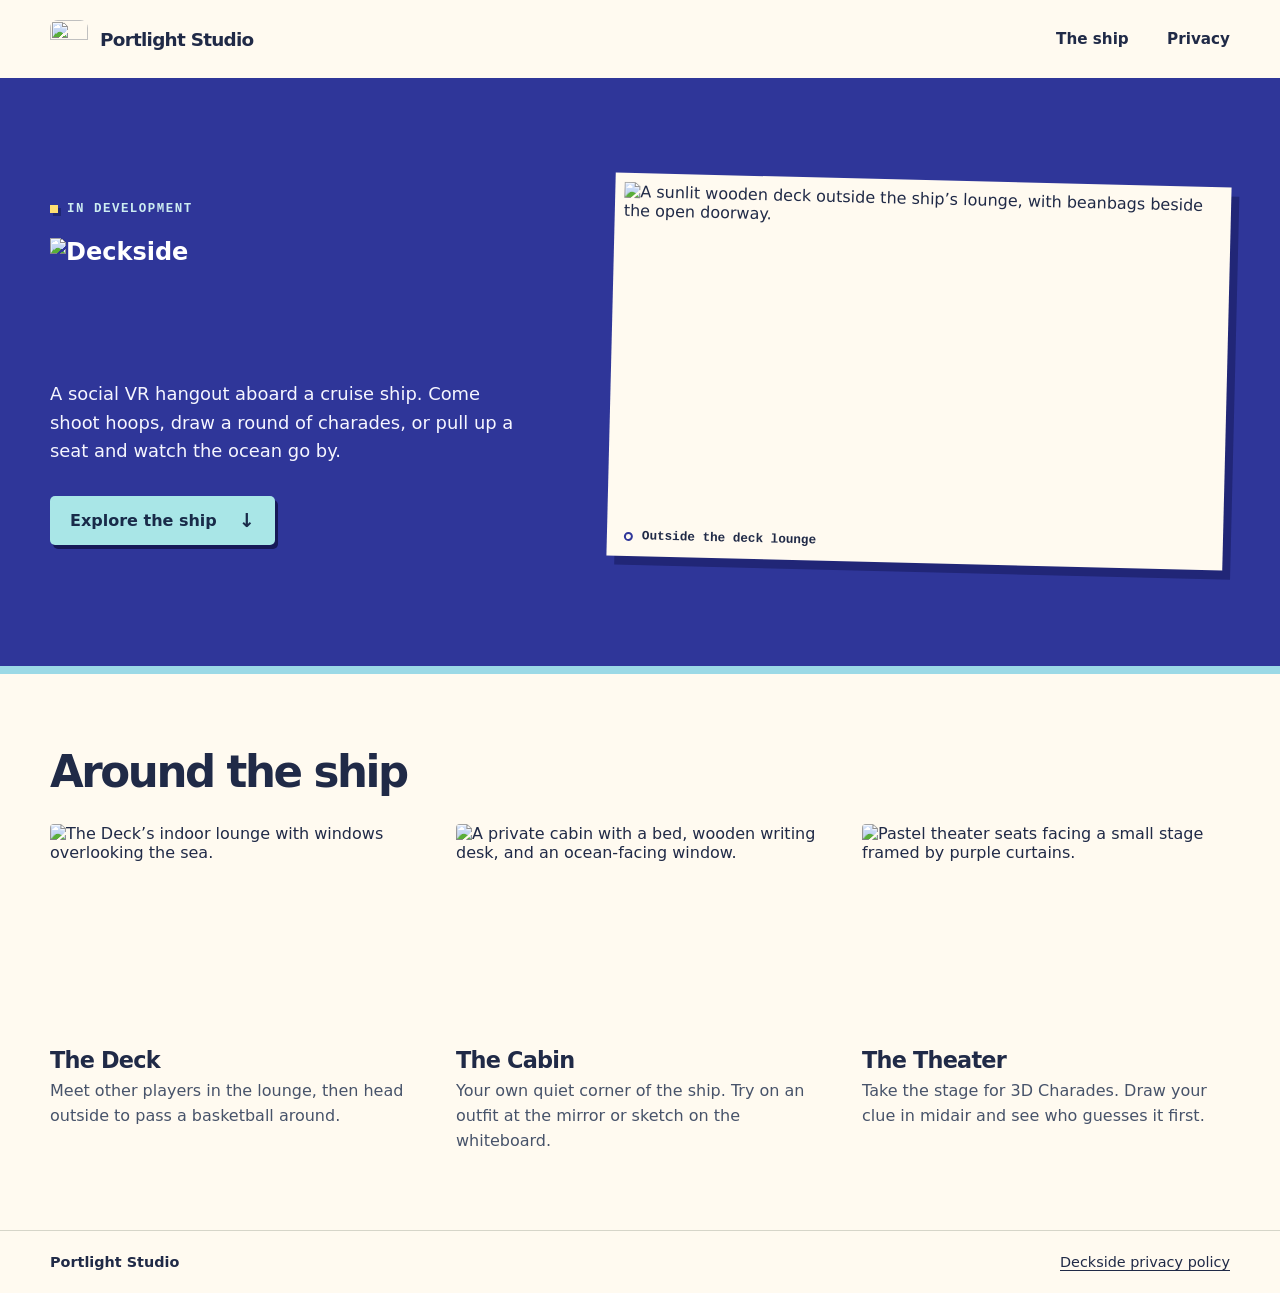
==== index.html @ 3060d42b "Add files via upload" ====
<!doctype html>
<html lang="en">
<head>
  <meta charset="utf-8">
  <meta name="viewport" content="width=device-width, initial-scale=1">
  <meta name="theme-color" content="#2f3699">
  <title>Deckside | Portlight Studio</title>
  <meta name="description" content="Step aboard Deckside, a social VR cruise ship from Portlight Studio. Explore the Deck, your Cabin, and the Theater.">
  <meta property="og:title" content="Deckside | Portlight Studio">
  <meta property="og:description" content="A social VR hangout aboard a cozy cruise ship. In development at Portlight Studio.">
  <meta property="og:image" content="https://portlight.studio/assets/deckside-banner.png">
  <link rel="icon" href="./assets/deckside-ship.png">
  <link rel="stylesheet" href="./style.css">
</head>
<body>
  <a class="skip" href="#main">Skip to content</a>
  <header class="masthead">
    <div class="wrap masthead-inner">
      <a class="brand" href="./"><img src="./assets/deckside-ship.png" width="38" height="38" alt=""><span>Portlight Studio</span></a>
      <nav aria-label="Main navigation"><a href="#ship">The ship</a><a href="./privacy/">Privacy</a></nav>
    </div>
  </header>
  <main id="main">
    <section class="hero" aria-labelledby="game-title">
      <div class="wrap hero-grid">
        <div class="hero-copy">
          <div class="status"><span aria-hidden="true"></span> In development</div>
          <h1 id="game-title"><img src="./assets/deckside-lettering.png" width="456" height="120" alt="Deckside"></h1>
          <p>A social VR hangout aboard a cruise ship. Come shoot hoops, draw a round of charades, or pull up a seat and watch the ocean go by.</p>
          <a class="explore" href="#ship">Explore the ship <span aria-hidden="true">↓</span></a>
        </div>
        <figure class="deck-photo">
          <img src="./assets/deck.webp" width="1280" height="720" alt="A sunlit wooden deck outside the ship’s lounge, with beanbags beside the open doorway.">
          <figcaption><span class="porthole" aria-hidden="true"></span> Outside the deck lounge</figcaption>
        </figure>
      </div>
    </section>
    <section class="wrap rooms" id="ship" aria-labelledby="ship-title">
      <h2 id="ship-title">Around the ship</h2>
      <div class="room-grid">
        <article>
          <img src="./assets/lounge.webp" width="1280" height="720" loading="lazy" alt="The Deck’s indoor lounge with windows overlooking the sea.">
          <h3>The Deck</h3>
          <p>Meet other players in the lounge, then head outside to pass a basketball around.</p>
        </article>
        <article>
          <img src="./assets/cabin.webp" width="1280" height="720" loading="lazy" alt="A private cabin with a bed, wooden writing desk, and an ocean-facing window.">
          <h3>The Cabin</h3>
          <p>Your own quiet corner of the ship. Try on an outfit at the mirror or sketch on the whiteboard.</p>
        </article>
        <article>
          <img src="./assets/theater.webp" width="1280" height="720" loading="lazy" alt="Pastel theater seats facing a small stage framed by purple curtains.">
          <h3>The Theater</h3>
          <p>Take the stage for 3D Charades. Draw your clue in midair and see who guesses it first.</p>
        </article>
      </div>
    </section>
  </main>
  <footer class="site-footer"><div class="wrap footer-inner"><span>Portlight Studio</span><a href="./privacy/">Deckside privacy policy</a></div></footer>
</body>
</html>
---- style.css ----
:root {
  color-scheme: light;
  --ink: #202a47;
  --muted: #47536a;
  --paper: #fffaf0;
  --navy: #2f3699;
  --aqua: #a9e6e7;
  --rule: #d6d5c9;
  font-family: "DM Sans", "Segoe UI", system-ui, sans-serif;
  background: var(--paper);
  color: var(--ink);
}
* { box-sizing: border-box; }
body { margin: 0; }
img { display: block; max-width: 100%; height: auto; }
a { color: inherit; text-underline-offset: .2em; }
a:focus-visible { outline: 3px solid #e55030; outline-offset: 5px; }
.wrap { width: min(1180px, calc(100% - 96px)); margin-inline: auto; }
.skip { position: absolute; z-index: 5; inset: -64px auto auto 20px; background: white; padding: 12px; }
.skip:focus { top: 8px; }
.masthead { background: var(--paper); }
.masthead-inner, .footer-inner { display: flex; align-items: center; justify-content: space-between; gap: 24px; }
.masthead-inner { min-height: 78px; }
.brand { display: inline-flex; align-items: center; gap: 12px; font-size: 1.15rem; font-weight: 750; letter-spacing: -.04em; text-decoration: none; }
.brand img { border-radius: 8px; image-rendering: pixelated; }
.masthead nav { display: flex; align-items: center; gap: clamp(18px, 3vw, 40px); }
.masthead nav a { font-weight: 600; font-size: .95rem; text-decoration: none; }
.masthead nav a:hover, .brand:hover span { text-decoration: underline; }
.hero { background: var(--navy); color: white; border-bottom: 8px solid #9bd9e6; }
.hero-grid { display: grid; grid-template-columns: .9fr 1.15fr; gap: clamp(40px, 6vw, 92px); align-items: center; padding-block: clamp(60px, 8vw, 114px); }
.hero-copy { max-width: 470px; }
.status { display: inline-flex; gap: 9px; align-items: center; font: 650 .78rem/1.25 "Courier New", monospace; color: #cdedf1; text-transform: uppercase; letter-spacing: .12em; }
.status span { width: 8px; height: 8px; background: #ffdf72; box-shadow: 3px 3px 0 #202774; }
h1 { margin: 21px 0 18px; }
.hero h1 img { width: 100%; image-rendering: pixelated; }
.hero-copy p { max-width: 41ch; margin: 0; font-size: clamp(1.05rem, 1.4vw, 1.22rem); line-height: 1.6; color: #f6f6ff; }
.explore { display: inline-flex; gap: 22px; align-items: center; margin-top: 30px; padding: 13px 20px; background: var(--aqua); color: #192b49; font-weight: 750; text-decoration: none; border-radius: 5px; box-shadow: 3px 4px 0 #171958; }
.explore:hover { background: #d4f6f1; }
.explore span { font-size: 1.2em; }
.deck-photo { position: relative; margin: 0 3px 0 0; padding: 9px 9px 0; transform: rotate(1.4deg); background: var(--paper); color: var(--ink); box-shadow: 8px 9px 0 #212677; }
.deck-photo img { width: 100%; }
.deck-photo figcaption { display: flex; align-items: center; padding: 10px 8px 11px; gap: 9px; font: 650 .79rem/1.3 "Courier New", monospace; }
.porthole { display: inline-block; width: 9px; height: 9px; border: 2px solid var(--navy); border-radius: 50%; }
.rooms { padding-block: clamp(44px, 6vw, 82px); }
.rooms h2 { margin: 0 0 28px; font-size: clamp(2rem, 3.4vw, 3rem); line-height: 1.04; letter-spacing: -.055em; }
.room-grid { display: grid; grid-template-columns: repeat(3, minmax(0, 1fr)); gap: clamp(18px, 3vw, 38px); }
.room-grid img { width: 100%; border-radius: 4px; }
.room-grid h3 { margin: 16px 0 5px; font-size: 1.4rem; letter-spacing: -.035em; }
.room-grid p { margin: 0; color: var(--muted); font-size: 1rem; line-height: 1.58; }
.site-footer { padding: 23px 0; border-top: 1px solid var(--rule); font-size: .9rem; }
.footer-inner span { font-weight: 700; }
.policy-page .policy-nav, .policy-page .policy-content { width: min(760px, calc(100% - 40px)); margin-inline: auto; }
.policy-nav { padding-block: 22px; font-weight: 650; }
.policy-content { padding-block: 32px 60px; line-height: 1.65; overflow-wrap: anywhere; }
.policy-content h1 { font-size: clamp(2.3rem, 6vw, 3.6rem); line-height: 1.05; letter-spacing: -.055em; }
.policy-content h2 { margin: 1.8em 0 .4em; line-height: 1.2; }
.policy-content p, .policy-content ul { margin: 0 0 1em; }
.policy-content a { color: var(--navy); }
@media (max-width: 760px) {
  .wrap { width: min(570px, calc(100% - 40px)); }
  .masthead-inner { min-height: 64px; }
  .brand { font-size: 1rem; gap: 8px; }
  .brand img { width: 32px; }
  .hero-grid { grid-template-columns: 1fr; gap: 40px; padding-block: 46px 48px; }
  .hero h1 img { max-width: 390px; }
  .room-grid { grid-template-columns: 1fr; gap: 32px; }
}
@media (max-width: 380px) {
  .wrap { width: calc(100% - 28px); }
  .masthead nav { gap: 12px; }
  .masthead nav a, .site-footer { font-size: .85rem; }
  .footer-inner { gap: 12px; flex-wrap: wrap; }
}
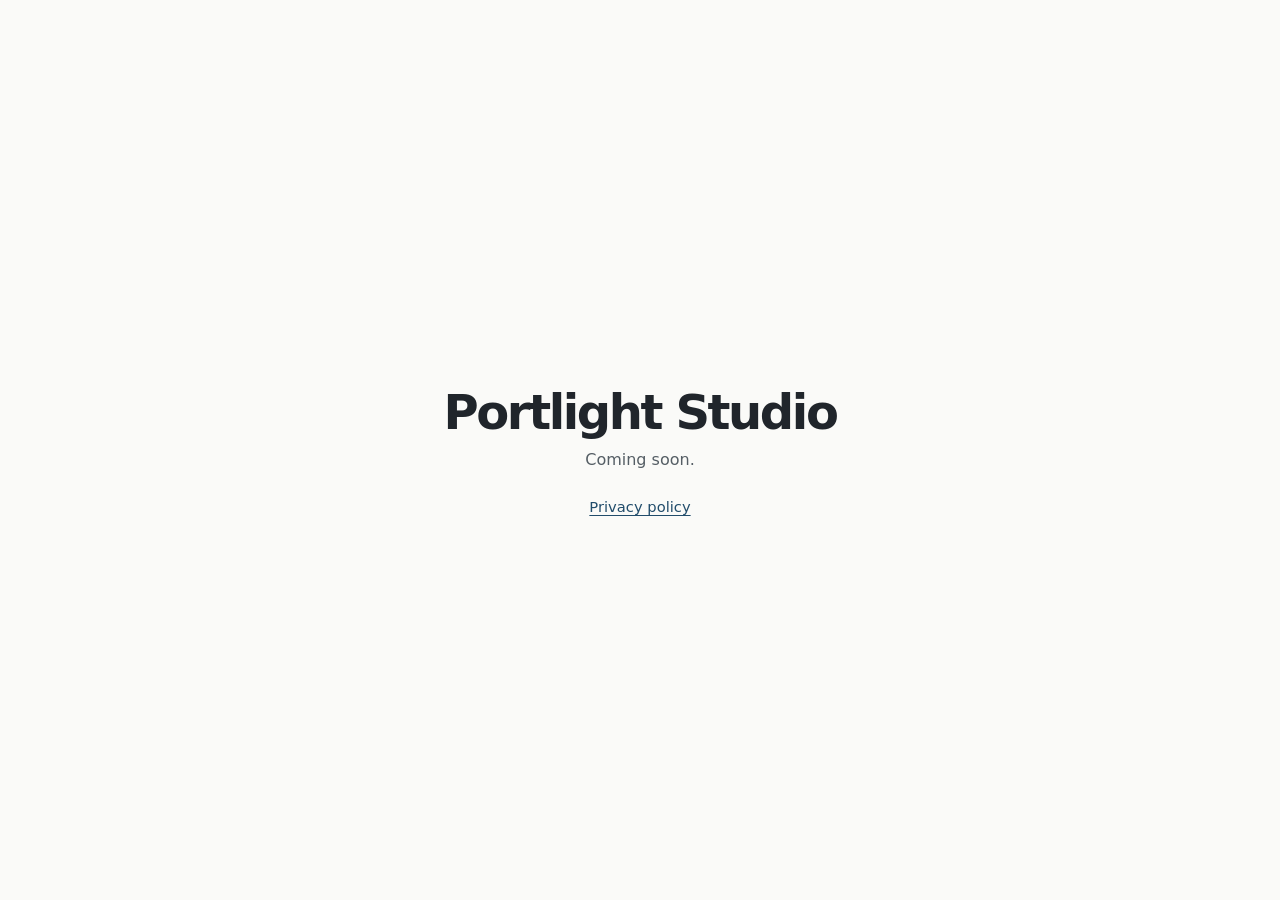
==== commit e55eb4b4: "Use a minimal coming-soon homepage" ====
--- a/index.html
+++ b/index.html
@@ -3,59 +3,14 @@
 <head>
   <meta charset="utf-8">
   <meta name="viewport" content="width=device-width, initial-scale=1">
-  <meta name="theme-color" content="#2f3699">
-  <title>Deckside | Portlight Studio</title>
-  <meta name="description" content="Step aboard Deckside, a social VR cruise ship from Portlight Studio. Explore the Deck, your Cabin, and the Theater.">
-  <meta property="og:title" content="Deckside | Portlight Studio">
-  <meta property="og:description" content="A social VR hangout aboard a cozy cruise ship. In development at Portlight Studio.">
-  <meta property="og:image" content="https://portlight.studio/assets/deckside-banner.png">
-  <link rel="icon" href="./assets/deckside-ship.png">
+  <title>Portlight Studio</title>
   <link rel="stylesheet" href="./style.css">
 </head>
-<body>
-  <a class="skip" href="#main">Skip to content</a>
-  <header class="masthead">
-    <div class="wrap masthead-inner">
-      <a class="brand" href="./"><img src="./assets/deckside-ship.png" width="38" height="38" alt=""><span>Portlight Studio</span></a>
-      <nav aria-label="Main navigation"><a href="#ship">The ship</a><a href="./privacy/">Privacy</a></nav>
-    </div>
-  </header>
-  <main id="main">
-    <section class="hero" aria-labelledby="game-title">
-      <div class="wrap hero-grid">
-        <div class="hero-copy">
-          <div class="status"><span aria-hidden="true"></span> In development</div>
-          <h1 id="game-title"><img src="./assets/deckside-lettering.png" width="456" height="120" alt="Deckside"></h1>
-          <p>A social VR hangout aboard a cruise ship. Come shoot hoops, draw a round of charades, or pull up a seat and watch the ocean go by.</p>
-          <a class="explore" href="#ship">Explore the ship <span aria-hidden="true">↓</span></a>
-        </div>
-        <figure class="deck-photo">
-          <img src="./assets/deck.webp" width="1280" height="720" alt="A sunlit wooden deck outside the ship’s lounge, with beanbags beside the open doorway.">
-          <figcaption><span class="porthole" aria-hidden="true"></span> Outside the deck lounge</figcaption>
-        </figure>
-      </div>
-    </section>
-    <section class="wrap rooms" id="ship" aria-labelledby="ship-title">
-      <h2 id="ship-title">Around the ship</h2>
-      <div class="room-grid">
-        <article>
-          <img src="./assets/lounge.webp" width="1280" height="720" loading="lazy" alt="The Deck’s indoor lounge with windows overlooking the sea.">
-          <h3>The Deck</h3>
-          <p>Meet other players in the lounge, then head outside to pass a basketball around.</p>
-        </article>
-        <article>
-          <img src="./assets/cabin.webp" width="1280" height="720" loading="lazy" alt="A private cabin with a bed, wooden writing desk, and an ocean-facing window.">
-          <h3>The Cabin</h3>
-          <p>Your own quiet corner of the ship. Try on an outfit at the mirror or sketch on the whiteboard.</p>
-        </article>
-        <article>
-          <img src="./assets/theater.webp" width="1280" height="720" loading="lazy" alt="Pastel theater seats facing a small stage framed by purple curtains.">
-          <h3>The Theater</h3>
-          <p>Take the stage for 3D Charades. Draw your clue in midair and see who guesses it first.</p>
-        </article>
-      </div>
-    </section>
+<body class="home">
+  <main>
+    <h1>Portlight Studio</h1>
+    <p>Coming soon.</p>
+    <a href="./privacy/">Privacy policy</a>
   </main>
-  <footer class="site-footer"><div class="wrap footer-inner"><span>Portlight Studio</span><a href="./privacy/">Deckside privacy policy</a></div></footer>
 </body>
-</html>
+</html>
--- a/style.css
+++ b/style.css
@@ -1,73 +1,20 @@
 :root {
   color-scheme: light;
-  --ink: #202a47;
-  --muted: #47536a;
-  --paper: #fffaf0;
-  --navy: #2f3699;
-  --aqua: #a9e6e7;
-  --rule: #d6d5c9;
-  font-family: "DM Sans", "Segoe UI", system-ui, sans-serif;
-  background: var(--paper);
-  color: var(--ink);
+  font-family: system-ui, sans-serif;
+  background: #fafaf8;
+  color: #20252b;
 }
 * { box-sizing: border-box; }
 body { margin: 0; }
-img { display: block; max-width: 100%; height: auto; }
-a { color: inherit; text-underline-offset: .2em; }
-a:focus-visible { outline: 3px solid #e55030; outline-offset: 5px; }
-.wrap { width: min(1180px, calc(100% - 96px)); margin-inline: auto; }
-.skip { position: absolute; z-index: 5; inset: -64px auto auto 20px; background: white; padding: 12px; }
-.skip:focus { top: 8px; }
-.masthead { background: var(--paper); }
-.masthead-inner, .footer-inner { display: flex; align-items: center; justify-content: space-between; gap: 24px; }
-.masthead-inner { min-height: 78px; }
-.brand { display: inline-flex; align-items: center; gap: 12px; font-size: 1.15rem; font-weight: 750; letter-spacing: -.04em; text-decoration: none; }
-.brand img { border-radius: 8px; image-rendering: pixelated; }
-.masthead nav { display: flex; align-items: center; gap: clamp(18px, 3vw, 40px); }
-.masthead nav a { font-weight: 600; font-size: .95rem; text-decoration: none; }
-.masthead nav a:hover, .brand:hover span { text-decoration: underline; }
-.hero { background: var(--navy); color: white; border-bottom: 8px solid #9bd9e6; }
-.hero-grid { display: grid; grid-template-columns: .9fr 1.15fr; gap: clamp(40px, 6vw, 92px); align-items: center; padding-block: clamp(60px, 8vw, 114px); }
-.hero-copy { max-width: 470px; }
-.status { display: inline-flex; gap: 9px; align-items: center; font: 650 .78rem/1.25 "Courier New", monospace; color: #cdedf1; text-transform: uppercase; letter-spacing: .12em; }
-.status span { width: 8px; height: 8px; background: #ffdf72; box-shadow: 3px 3px 0 #202774; }
-h1 { margin: 21px 0 18px; }
-.hero h1 img { width: 100%; image-rendering: pixelated; }
-.hero-copy p { max-width: 41ch; margin: 0; font-size: clamp(1.05rem, 1.4vw, 1.22rem); line-height: 1.6; color: #f6f6ff; }
-.explore { display: inline-flex; gap: 22px; align-items: center; margin-top: 30px; padding: 13px 20px; background: var(--aqua); color: #192b49; font-weight: 750; text-decoration: none; border-radius: 5px; box-shadow: 3px 4px 0 #171958; }
-.explore:hover { background: #d4f6f1; }
-.explore span { font-size: 1.2em; }
-.deck-photo { position: relative; margin: 0 3px 0 0; padding: 9px 9px 0; transform: rotate(1.4deg); background: var(--paper); color: var(--ink); box-shadow: 8px 9px 0 #212677; }
-.deck-photo img { width: 100%; }
-.deck-photo figcaption { display: flex; align-items: center; padding: 10px 8px 11px; gap: 9px; font: 650 .79rem/1.3 "Courier New", monospace; }
-.porthole { display: inline-block; width: 9px; height: 9px; border: 2px solid var(--navy); border-radius: 50%; }
-.rooms { padding-block: clamp(44px, 6vw, 82px); }
-.rooms h2 { margin: 0 0 28px; font-size: clamp(2rem, 3.4vw, 3rem); line-height: 1.04; letter-spacing: -.055em; }
-.room-grid { display: grid; grid-template-columns: repeat(3, minmax(0, 1fr)); gap: clamp(18px, 3vw, 38px); }
-.room-grid img { width: 100%; border-radius: 4px; }
-.room-grid h3 { margin: 16px 0 5px; font-size: 1.4rem; letter-spacing: -.035em; }
-.room-grid p { margin: 0; color: var(--muted); font-size: 1rem; line-height: 1.58; }
-.site-footer { padding: 23px 0; border-top: 1px solid var(--rule); font-size: .9rem; }
-.footer-inner span { font-weight: 700; }
-.policy-page .policy-nav, .policy-page .policy-content { width: min(760px, calc(100% - 40px)); margin-inline: auto; }
-.policy-nav { padding-block: 22px; font-weight: 650; }
-.policy-content { padding-block: 32px 60px; line-height: 1.65; overflow-wrap: anywhere; }
-.policy-content h1 { font-size: clamp(2.3rem, 6vw, 3.6rem); line-height: 1.05; letter-spacing: -.055em; }
-.policy-content h2 { margin: 1.8em 0 .4em; line-height: 1.2; }
-.policy-content p, .policy-content ul { margin: 0 0 1em; }
-.policy-content a { color: var(--navy); }
-@media (max-width: 760px) {
-  .wrap { width: min(570px, calc(100% - 40px)); }
-  .masthead-inner { min-height: 64px; }
-  .brand { font-size: 1rem; gap: 8px; }
-  .brand img { width: 32px; }
-  .hero-grid { grid-template-columns: 1fr; gap: 40px; padding-block: 46px 48px; }
-  .hero h1 img { max-width: 390px; }
-  .room-grid { grid-template-columns: 1fr; gap: 32px; }
-}
-@media (max-width: 380px) {
-  .wrap { width: calc(100% - 28px); }
-  .masthead nav { gap: 12px; }
-  .masthead nav a, .site-footer { font-size: .85rem; }
-  .footer-inner { gap: 12px; flex-wrap: wrap; }
-}
+a { color: #214c6b; text-underline-offset: .2em; }
+a:focus-visible { outline: 2px solid currentColor; outline-offset: 4px; }
+.home { display: grid; min-height: 100vh; min-height: 100svh; place-items: center; padding: 24px; text-align: center; }
+.home h1 { margin: 0; font-size: clamp(2rem, 6vw, 3rem); letter-spacing: -.05em; }
+.home p { margin: 10px 0 28px; color: #555e65; }
+.home a { font-size: .92rem; }
+.policy-nav, .policy-content { width: min(720px, calc(100% - 40px)); margin-inline: auto; }
+.policy-nav { padding-block: 24px; }
+.policy-content { padding-block: 16px 48px; line-height: 1.65; overflow-wrap: anywhere; }
+.policy-content h1 { margin: 0 0 16px; font-size: clamp(2rem, 6vw, 3rem); letter-spacing: -.04em; line-height: 1.12; }
+.policy-content h2 { margin: 1.8em 0 .4em; line-height: 1.25; }
+.policy-content p, .policy-content ul { margin: 0 0 1em; }
